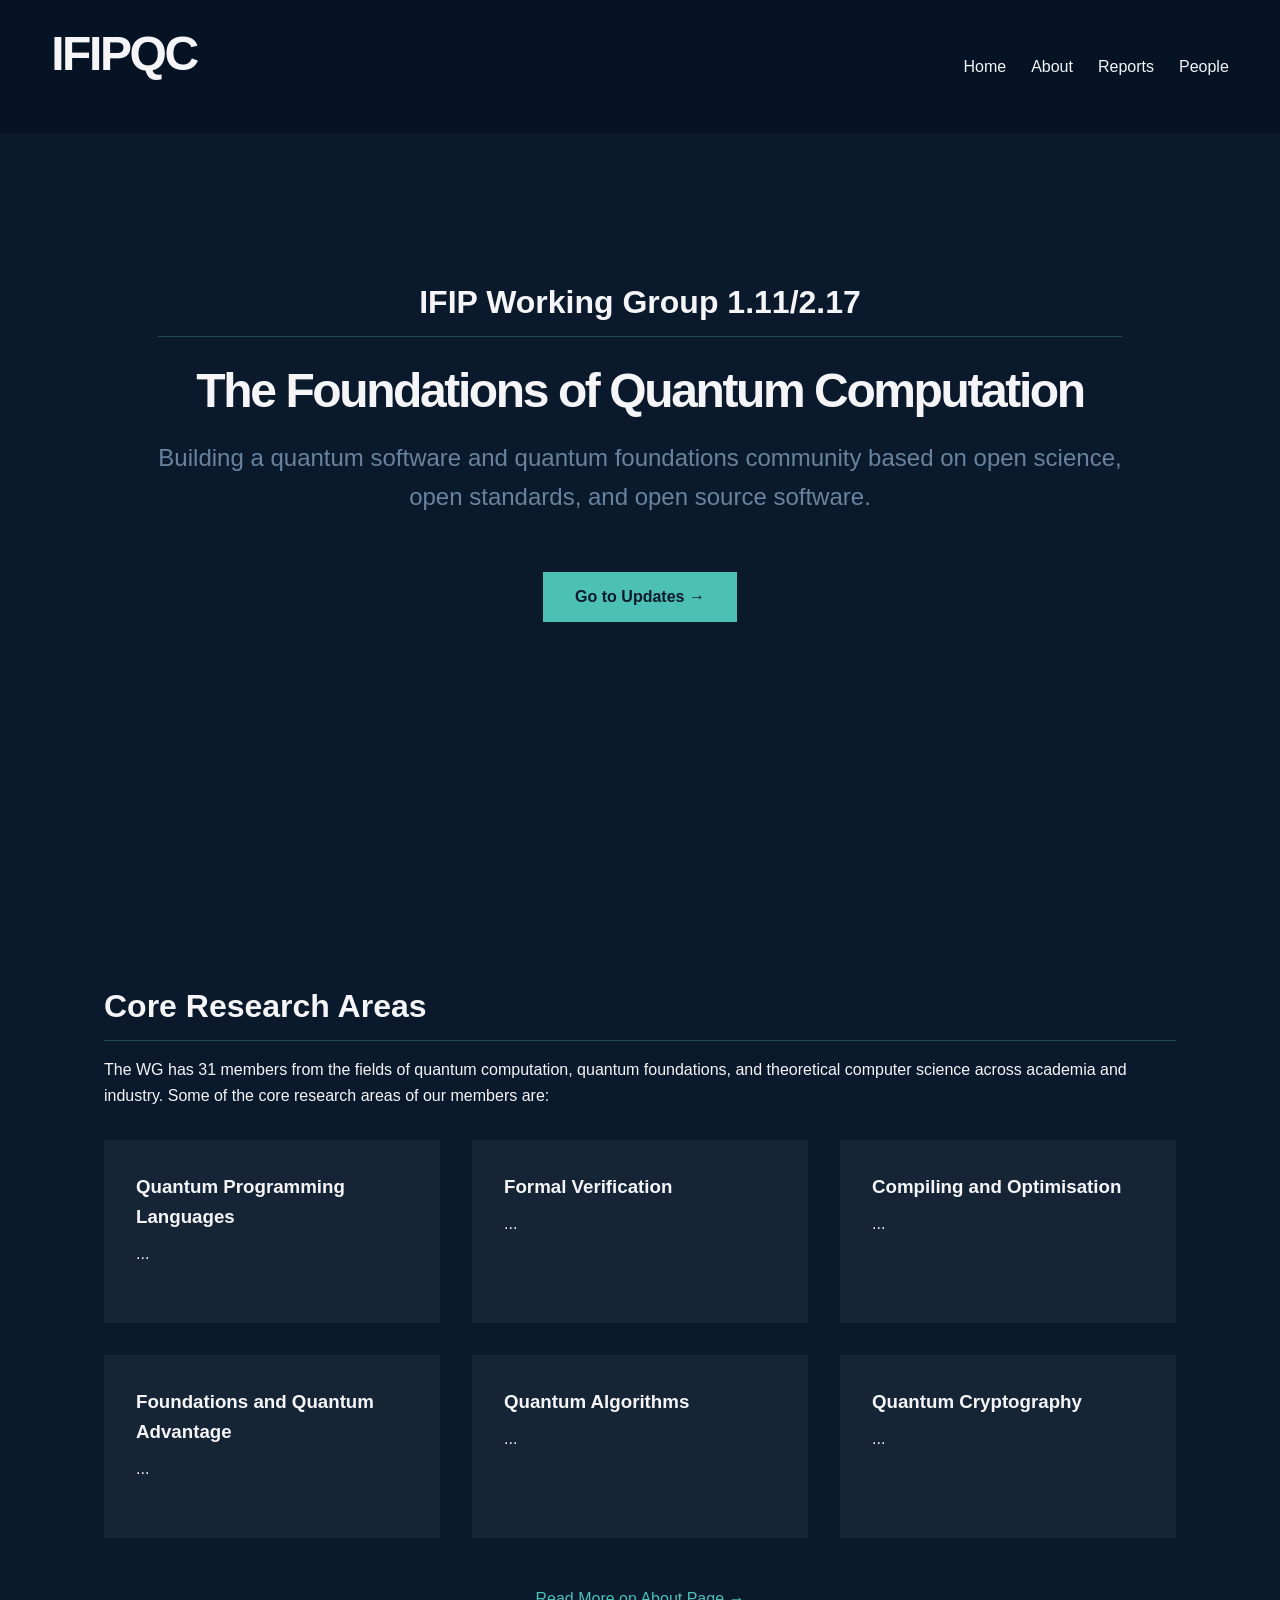
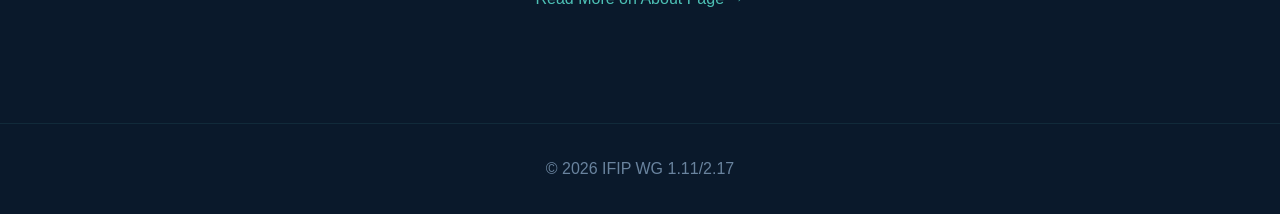
==== index.html @ eeccfa41 "initial setup" ====
<!DOCTYPE html>
<html lang="en">
<head>
    <meta charset="UTF-8">
    <meta name="viewport" content="width=device-width, initial-scale=1.0">
    <title>IFIP Working Group - Foundations of Quantum Computation</title>
    <link rel="stylesheet" href="./assets/css/style.css">
</head>
<body>

<header>
<div class="nav-container">
    <h1>IFIPQC</h1> 
    <nav>
        <ul>
            <li><a href="index.html">Home</a></li>
            <li><a href="about.html">About</a></li>
            <li><a href="reports.html">Reports</a></li>
            <li><a href="people.html">People</a></li>
        </ul>
    </nav>
</div>
</header>

<main>
    <section class="hero-section" style="padding: 1rem 5%; text-align: center; min-height: 80vh;">
        <h2>IFIP Working Group 1.11/2.17</h2>
        <h1 style="font-size: 3rem; margin-bottom: 0.2em;">The Foundations of Quantum Computation</h1>
        <p style="font-size: 1.5rem; color: var(--color-mid-gray);">Building a quantum software and quantum foundations community based on open science, open standards, and open source software.</p>
        <a href="pages/reports.html" class="cta-button">Go to Updates →</a>
    </section>

    <section class="content-body">
        <h2>Core Research Areas</h2>
        <p>The WG has 31 members from the fields of quantum computation, quantum foundations, and theoretical computer science across academia and industry. Some of the core research areas of our members are:</p>

        <!-- Example of using a grid layout for key topics -->
        <div class="card-grid">
            <div class="card">
                <h3>Quantum Programming Languages</h3>
                <p>...</p>
            </div>
            <div class="card">
                <h3>Formal Verification</h3>
                <p>...</p>
            </div>
            <div class="card">
                <h3>Compiling and Optimisation</h3>
                <p>...</p>
            </div>
            <div class="card">
                <h3>Foundations and Quantum Advantage</h3>
                <p>...</p>
            </div>
            <div class="card">
                <h3>Quantum Algorithms</h3>
                <p>...</p>
            </div>
            <div class="card">
                <h3>Quantum Cryptography</h3>
                <p>...</p>
            </div>
        </div>

        <div style="text-align: center; margin-top: 3rem;">
            <a href="about.html" style="color: var(--color-quantum-cyan); text-decoration: none;">Read More on About Page →</a>
        </div>

    </section>
</main>

<footer>
&copy; 2026 IFIP WG 1.11/2.17
</footer>

</body>
</html>
---- assets/css/style.css ----
:root {
    --color-charcoal: #0A192B;
    --color-crisp-white: #F5F5F7;
    --color-quantum-cyan: #4DC0B5;
    --color-mid-gray: #69839E;
    --font-body: 'Futura', 'Inter', sans-serif; 
    --font-heading: 'Futura', 'Inter', sans-serif;
}


.cta-button {
    display: inline-block; 
    margin-top: 2rem; 
    padding: 0.75rem 2rem; 
    background-color: var(--color-quantum-cyan);
    color: var(--color-charcoal); 
    text-decoration: none; 
    font-weight: bold;
    border: none;
    cursor: pointer;
    transition: background-color 0.3s ease, transform 0.3s ease;
}

.cta-button:hover {
    background-color: #7FD3C8;
    transform: translateX(5px); 
    box-shadow: 0 5px 15px rgba(77, 192, 181, 0.4);
}

* {
    margin: 0;
    padding: 0;
    box-sizing: border-box;
}

body {
    font-family: var(--font-body);
    background-color: var(--color-charcoal); 
    color: var(--color-crisp-white);
    line-height: 1.6;
}

h1, h2, h3 {
    font-family: var(--font-heading);
    color: var(--color-crisp-white);
    margin-bottom: 0.5em;
}

h1 { font-size: 3rem; letter-spacing: -0.05em; }
h2 { font-size: 2rem; border-bottom: 1px solid rgba(77, 192, 181, 0.3); padding-bottom: 0.5rem; margin-top: 2em;}
p { margin-bottom: 1.5rem; }


header {
    background-color: rgba(6, 19, 36, 0.95);
    padding: 1rem 4%;
    position: sticky; 
    top: 0; 
    z-index: 1000; 
    backdrop-filter: blur(5px); 
    -webkit-backdrop-filter: blur(5px); 
}

.nav-container {
    display: flex;
    justify-content: space-between; 
    align-items: center;
}

nav ul {
    list-style: none; 
    display: flex; 
}

nav ul li {
    margin-left: 25px; 
}

nav a {
    text-decoration: none;
    color: var(--color-crisp-white);
    font-weight: 500;
    transition: color 0.3s ease; 
}

nav a:hover {
    color: var(--color-quantum-cyan); 
}

main {
    padding: 4rem 5%;
    max-width: 1200px; 
    margin: 0 auto; 
}

footer {
    text-align: center;
    padding: 2rem 5%;
    margin-top: 3rem;
    border-top: 1px solid rgba(77, 192, 181, 0.1);
    color: var(--color-mid-gray);
}

.card-grid { display: grid; grid-template-columns: repeat(auto-fit, minmax(300px, 1fr)); gap: 2rem; margin-top: 2rem;}
.card { background-color: rgba(255, 255, 255, 0.05); padding: 2rem; transition: transform 0.3s ease, background-color 0.3s ease;}
.card:hover { border-color: var(--color-quantum-cyan); }

@media (max-width: 768px) {
    h1 { font-size: 2rem; }
    header { padding: 1rem 4%; }
    .nav-container { flex-direction: column; align-items: flex-start; }
    nav ul { margin-top: 1rem; padding-left: 0; }
    nav ul li { margin-left: 15px; }
}
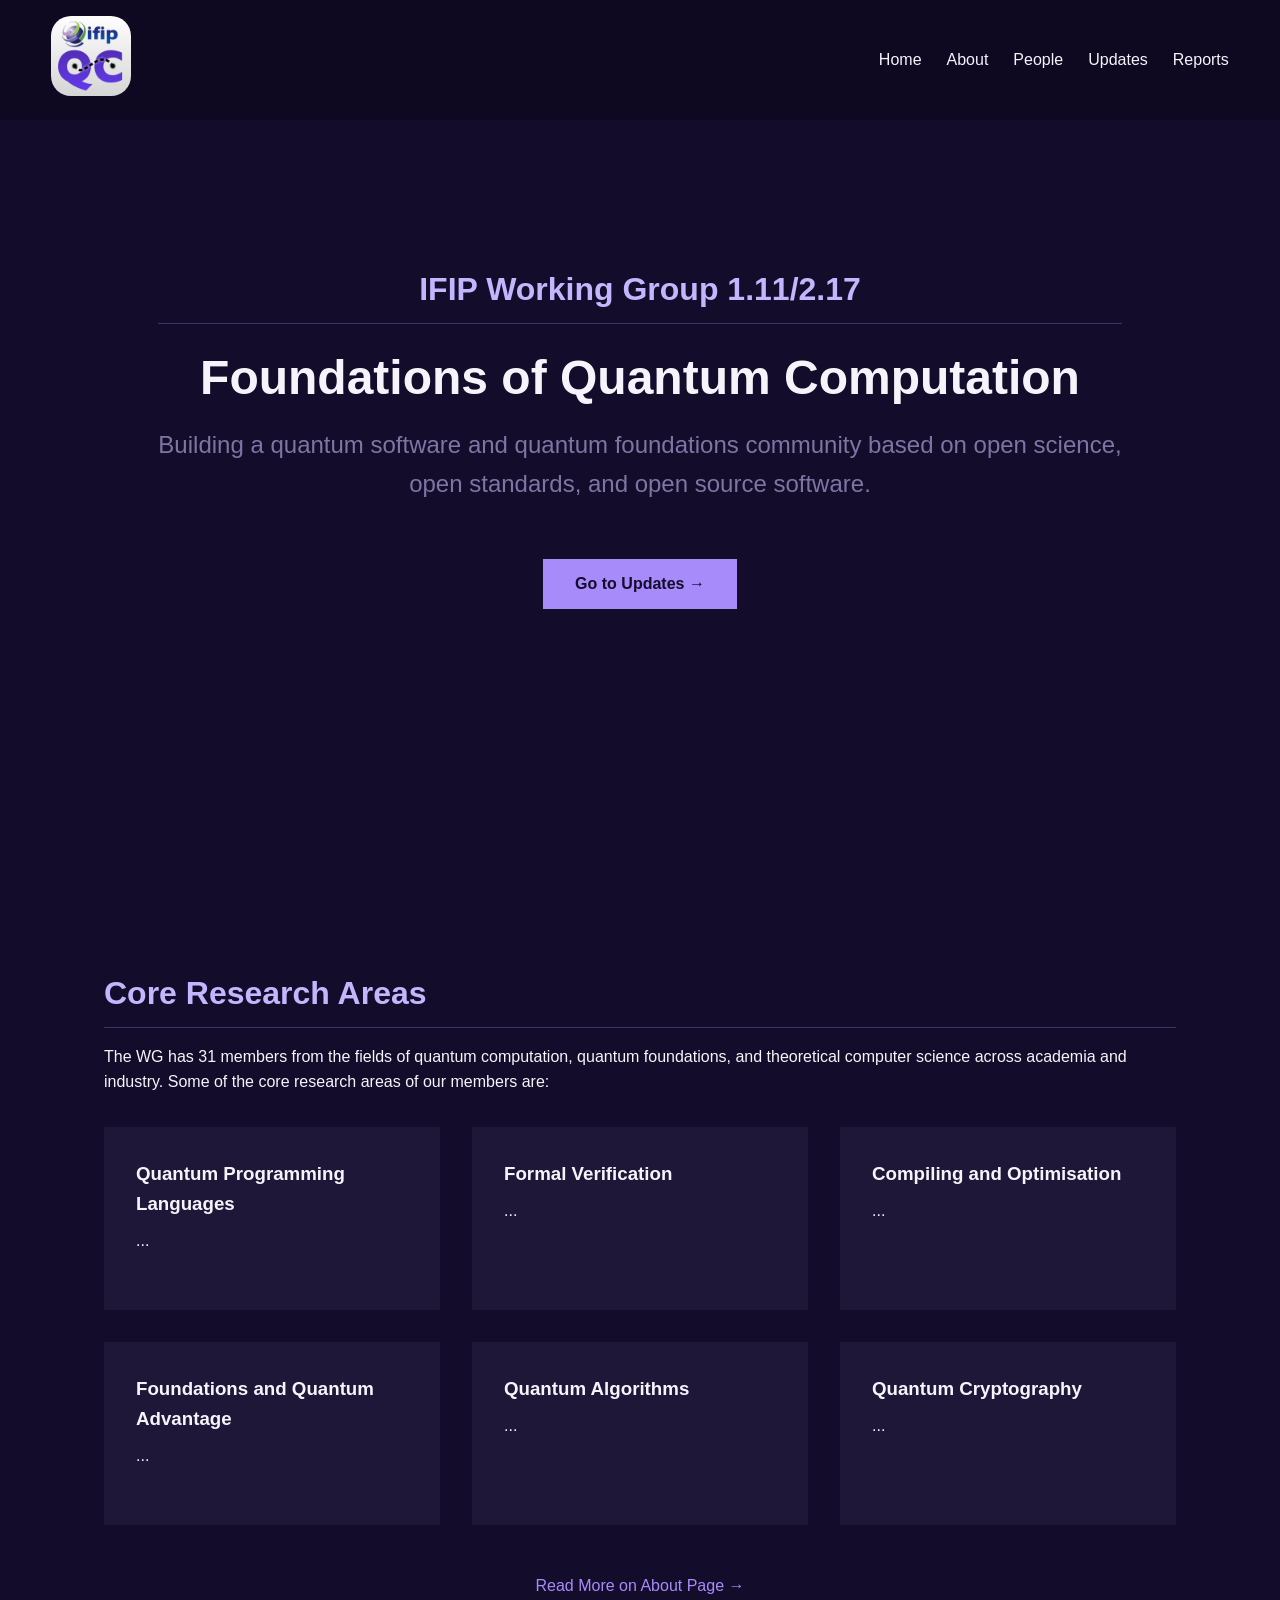
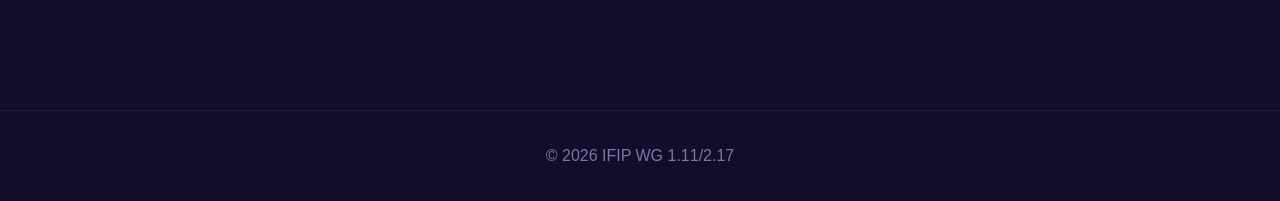
==== commit 375d7108: "new logo and style changes" ====
--- a/index.html
+++ b/index.html
@@ -4,19 +4,22 @@
     <meta charset="UTF-8">
     <meta name="viewport" content="width=device-width, initial-scale=1.0">
     <title>IFIP Working Group - Foundations of Quantum Computation</title>
-    <link rel="stylesheet" href="./assets/css/style.css">
+    <link rel="stylesheet" href="./style.css">
 </head>
 <body>
 
 <header>
 <div class="nav-container">
-    <h1>IFIPQC</h1> 
+    <a href="https://www.ifip.org/">
+        <img class="logo" src="images/ifipqc-logo.png" alt="IFIP logo" />
+    </a>
     <nav>
         <ul>
             <li><a href="index.html">Home</a></li>
-            <li><a href="about.html">About</a></li>
-            <li><a href="reports.html">Reports</a></li>
-            <li><a href="people.html">People</a></li>
+            <li><a href="pages/about.html">About</a></li>
+            <li><a href="pages/people.html">People</a></li>
+            <li><a href="pages/updates.html">Updates</a></li>
+            <li><a href="pages/reports.html">Reports</a></li>
         </ul>
     </nav>
 </div>
@@ -25,7 +28,7 @@
 <main>
     <section class="hero-section" style="padding: 1rem 5%; text-align: center; min-height: 80vh;">
         <h2>IFIP Working Group 1.11/2.17</h2>
-        <h1 style="font-size: 3rem; margin-bottom: 0.2em;">The Foundations of Quantum Computation</h1>
+        <h1 style="font-size: 3rem; margin-bottom: 0.2em;">Foundations of Quantum Computation</h1>
         <p style="font-size: 1.5rem; color: var(--color-mid-gray);">Building a quantum software and quantum foundations community based on open science, open standards, and open source software.</p>
         <a href="pages/reports.html" class="cta-button">Go to Updates →</a>
     </section>
@@ -63,7 +66,7 @@
         </div>
 
         <div style="text-align: center; margin-top: 3rem;">
-            <a href="about.html" style="color: var(--color-quantum-cyan); text-decoration: none;">Read More on About Page →</a>
+            <a href="pages/about.html">Read More on About Page →</a>
         </div>
 
     </section>
--- a/style.css
+++ b/style.css
@@ -0,0 +1,139 @@
+:root {
+    --color-charcoal: #130D2B;
+    --color-crisp-white: #F6F4FA;
+    --color-quantum-purple-dark: rgba(167, 139, 250, 0.3);
+    --color-quantum-purple: #A78BFA;
+    --color-quantum-purple-light: #C4B5FD;
+    --color-mid-gray: #7D75A3;
+    --font-body: 'Futura', 'Inter', sans-serif; 
+    --font-heading: 'Futura', 'Inter', sans-serif;
+}
+
+
+.cta-button {
+    display: inline-block; 
+    margin-top: 2rem; 
+    padding: 0.75rem 2rem; 
+    background-color: var(--color-quantum-purple);
+    color: var(--color-charcoal);
+    text-decoration: none; 
+    font-weight: bold;
+    border: none;
+    cursor: pointer;
+    transition: background-color 0.3s ease, transform 0.3s ease;
+}
+
+.cta-button:hover {
+    background-color: var(--color-quantum-purple-light);
+    color: var(--color-charcoal);
+    transform: translateX(5px);
+    box-shadow: 0 5px 15px rgba(167, 139, 250, 0.4);
+}
+
+* {
+    margin: 0;
+    padding: 0;
+    box-sizing: border-box;
+}
+
+body {
+    font-family: var(--font-body);
+    background-color: var(--color-charcoal); 
+    color: var(--color-crisp-white);
+    line-height: 1.6;
+}
+
+h1, h2, h3 {
+    font-family: var(--font-heading);
+    color: var(--color-crisp-white);
+    margin-bottom: 0.5em;
+}
+
+h2 {
+    font-size: 2rem;
+    color: var(--color-quantum-purple-light);
+    border-bottom: 1px solid var(--color-quantum-purple-dark);
+    padding-bottom: 0.5rem; margin-top: 2em;
+}
+p { margin-bottom: 1.5rem; }
+
+a {
+    color: var(--color-quantum-purple);
+    text-decoration: none;
+    transition: color 0.3s ease;
+}
+
+a:hover {
+    color: var(--color-quantum-purple-light);
+    text-decoration: underline;
+}
+
+
+header {
+    background-color: rgba(14, 9, 33, 0.95);
+    padding: 1rem 4%;
+    position: sticky; 
+    top: 0; 
+    z-index: 1000; 
+    backdrop-filter: blur(5px); 
+    -webkit-backdrop-filter: blur(5px); 
+}
+
+header img.logo {
+    height: 80px;
+    border-radius: 20px;
+}
+
+.nav-container {
+    display: flex;
+    justify-content: space-between; 
+    align-items: center;
+}
+
+nav ul {
+    list-style: none; 
+    display: flex; 
+}
+
+nav ul li {
+    margin-left: 25px; 
+}
+
+nav a {
+    text-decoration: none;
+    color: var(--color-crisp-white);
+    font-weight: 500;
+    transition: color 0.3s ease; 
+}
+
+nav a:hover {
+    color: var(--color-quantum-purple);
+    text-decoration: none;
+}
+
+main {
+    padding: 4rem 5%;
+    max-width: 1200px; 
+    margin: 0 auto; 
+}
+
+footer {
+    text-align: center;
+    padding: 2rem 5%;
+    margin-top: 3rem;
+    border-top: 1px solid rgba(167, 139, 250, 0.1);
+    color: var(--color-mid-gray);
+}
+
+.card-grid { display: grid; grid-template-columns: repeat(auto-fit, minmax(300px, 1fr)); gap: 2rem; margin-top: 2rem;}
+.card { background-color: rgba(196, 181, 253, 0.06); padding: 2rem; transition: transform 0.3s ease, background-color 0.3s ease;}
+.card:hover { border-color: var(--color-quantum-purple); }
+
+@media (max-width: 768px) {
+    h1 { font-size: 2rem; }
+    header { padding: 1rem 4%; }
+    .nav-container { flex-direction: column; align-items: flex-start; }
+    nav ul { margin-top: 1rem; padding-left: 0; }
+    nav ul li { margin-left: 15px; }
+}
+
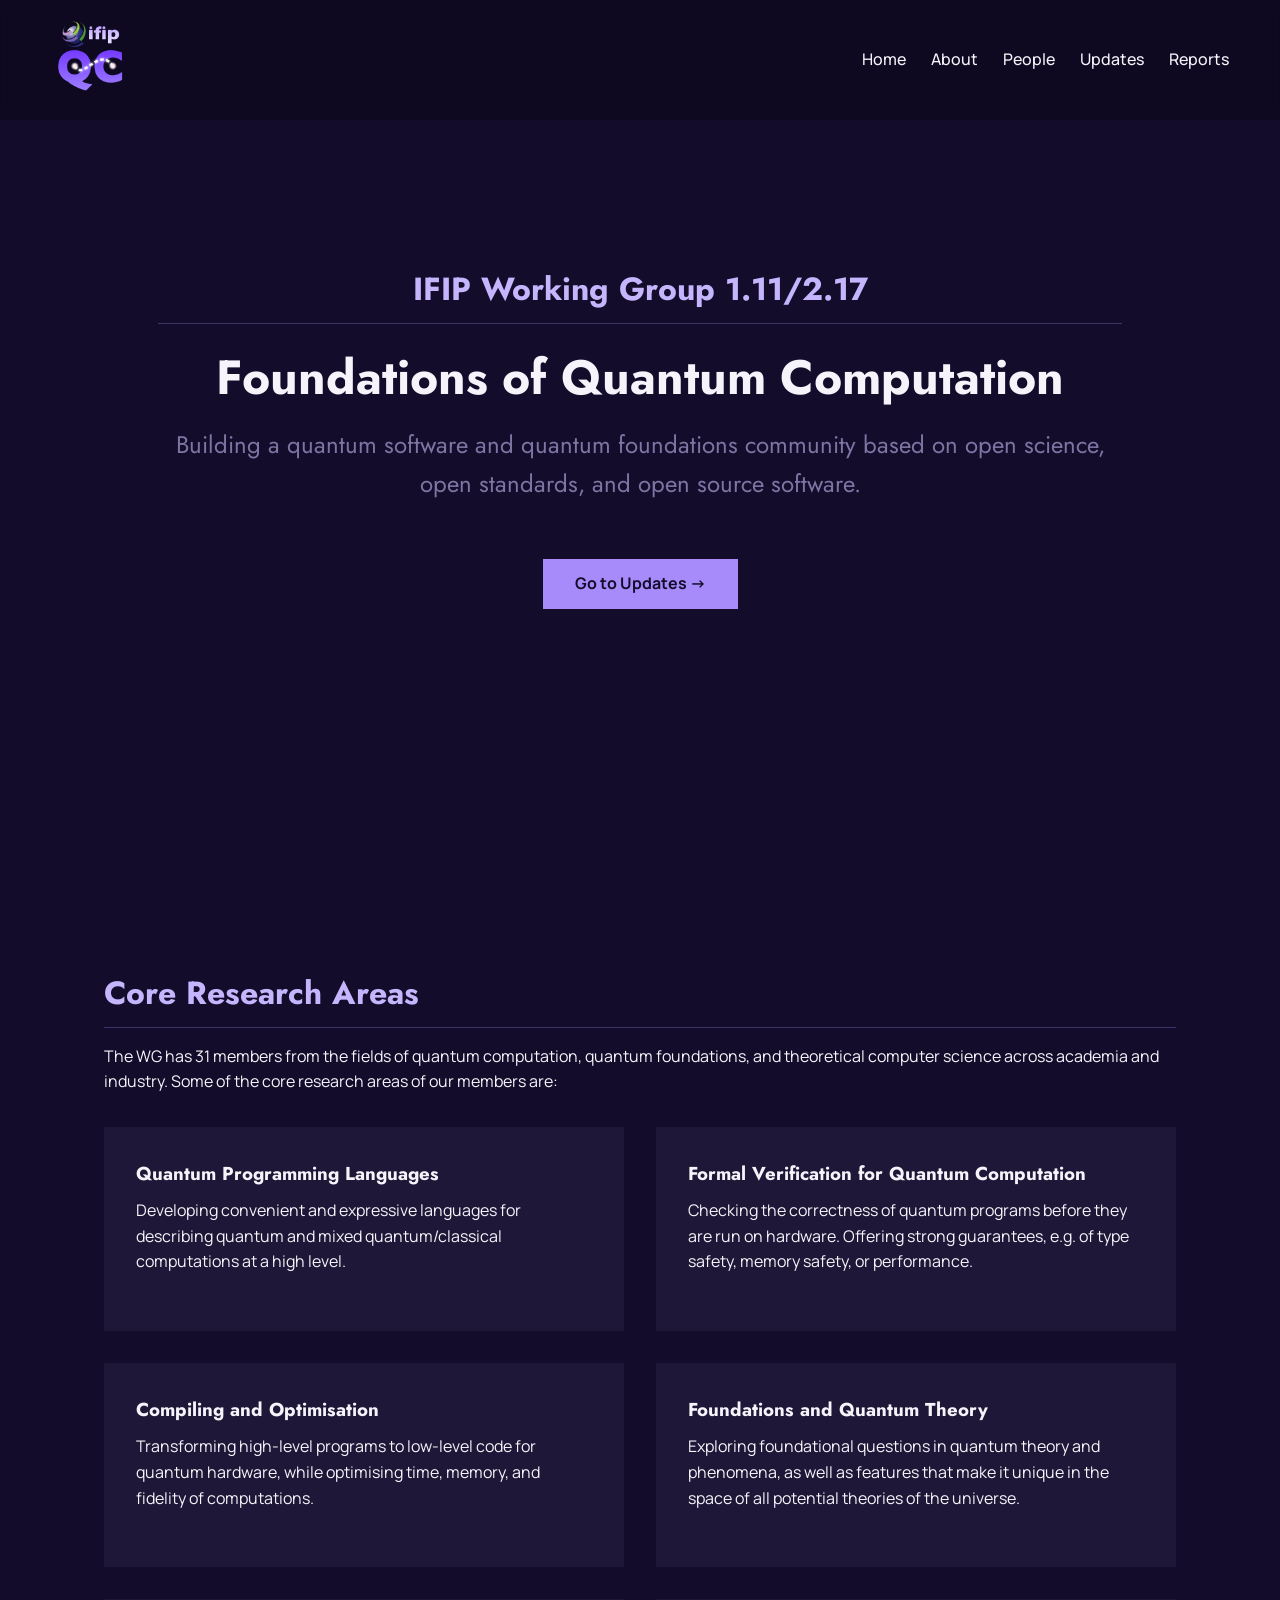
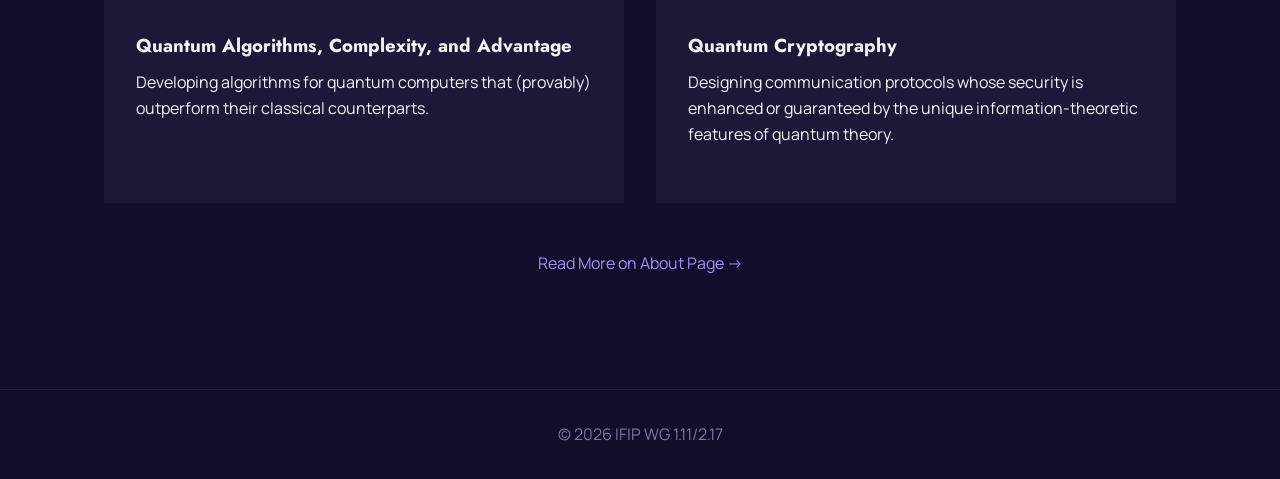
==== commit f3a481aa: "finished adding portraits and linking faculty pages" ====
--- a/index.html
+++ b/index.html
@@ -29,7 +29,7 @@
     <section class="hero-section" style="padding: 1rem 5%; text-align: center; min-height: 80vh;">
         <h2>IFIP Working Group 1.11/2.17</h2>
         <h1 style="font-size: 3rem; margin-bottom: 0.2em;">Foundations of Quantum Computation</h1>
-        <p style="font-size: 1.5rem; color: var(--color-mid-gray);">Building a quantum software and quantum foundations community based on open science, open standards, and open source software.</p>
+        <p style="font-size: 1.5rem; font-family: var(--font-heading); color: var(--color-mid-gray);">Building a quantum software and quantum foundations community based on open science, open standards, and open source software.</p>
         <a href="pages/reports.html" class="cta-button">Go to Updates →</a>
     </section>
 
@@ -41,27 +41,27 @@
         <div class="card-grid">
             <div class="card">
                 <h3>Quantum Programming Languages</h3>
-                <p>...</p>
+                <p>Developing convenient and expressive languages for describing quantum and mixed quantum/classical computations at a high level.</p>
             </div>
             <div class="card">
-                <h3>Formal Verification</h3>
-                <p>...</p>
+                <h3>Formal Verification for Quantum Computation</h3>
+                <p>Checking the correctness of quantum programs before they are run on hardware. Offering strong guarantees, e.g. of type safety, memory safety, or performance.</p>
             </div>
             <div class="card">
                 <h3>Compiling and Optimisation</h3>
-                <p>...</p>
+                <p>Transforming high-level programs to low-level code for quantum hardware, while optimising time, memory, and fidelity of computations.</p>
             </div>
             <div class="card">
-                <h3>Foundations and Quantum Advantage</h3>
-                <p>...</p>
+                <h3>Foundations and Quantum Theory</h3>
+                <p>Exploring foundational questions in quantum theory and phenomena, as well as features that make it unique in the space of all potential theories of the universe.</p>
             </div>
             <div class="card">
-                <h3>Quantum Algorithms</h3>
-                <p>...</p>
+                <h3>Quantum Algorithms, Complexity, and Advantage</h3>
+                <p>Developing algorithms for quantum computers that (provably) outperform their classical counterparts.</p>
             </div>
             <div class="card">
                 <h3>Quantum Cryptography</h3>
-                <p>...</p>
+                <p>Designing communication protocols whose security is enhanced or guaranteed by the unique information-theoretic features of quantum theory.</p>
             </div>
         </div>
 
--- a/style.css
+++ b/style.css
@@ -1,3 +1,5 @@
+@import url('https://fonts.googleapis.com/css2?family=Jost:ital,wght@0,400..700;1,400..700&family=Manrope:wght@400..700&display=swap');
+
 :root {
     --color-charcoal: #130D2B;
     --color-crisp-white: #F6F4FA;
@@ -5,8 +7,8 @@
     --color-quantum-purple: #A78BFA;
     --color-quantum-purple-light: #C4B5FD;
     --color-mid-gray: #7D75A3;
-    --font-body: 'Futura', 'Inter', sans-serif; 
-    --font-heading: 'Futura', 'Inter', sans-serif;
+    --font-body: 'Futura', 'Manrope', sans-serif;
+    --font-heading: 'Futura', 'Jost', sans-serif;
 }
 
 
@@ -125,9 +127,84 @@
     color: var(--color-mid-gray);
 }
 
-.card-grid { display: grid; grid-template-columns: repeat(auto-fit, minmax(300px, 1fr)); gap: 2rem; margin-top: 2rem;}
+.card-grid { display: grid; grid-template-columns: repeat(2, 1fr); gap: 2rem; margin-top: 2rem;}
 .card { background-color: rgba(196, 181, 253, 0.06); padding: 2rem; transition: transform 0.3s ease, background-color 0.3s ease;}
 .card:hover { border-color: var(--color-quantum-purple); }
+
+.people-grid {
+    display: grid;
+    grid-template-columns: repeat(auto-fill, minmax(220px, 1fr));
+    gap: 1.5rem;
+    margin-top: 2.5rem;
+}
+
+a.person-card,
+a.person-card:hover {
+    color: inherit;
+    text-decoration: none;
+}
+
+.person-card {
+    display: flex;
+    flex-direction: column;
+    align-items: center;
+    text-align: center;
+    padding: 2rem 1.25rem;
+    background-color: rgba(196, 181, 253, 0.06);
+    border: 1px solid var(--color-quantum-purple-dark);
+    border-radius: 12px;
+    transition: transform 0.3s ease, border-color 0.3s ease, box-shadow 0.3s ease;
+}
+
+.person-card:hover {
+    transform: translateY(-5px);
+    border-color: var(--color-quantum-purple);
+    box-shadow: 0 10px 25px rgba(167, 139, 250, 0.2);
+}
+
+.person-photo {
+    width: 150px;
+    height: 150px;
+    object-fit: cover;
+    border-radius: 50%;
+    border: 3px solid var(--color-quantum-purple-dark);
+    margin-bottom: 1.25rem;
+    transition: border-color 0.3s ease;
+}
+
+.person-card:hover .person-photo {
+    border-color: var(--color-quantum-purple);
+}
+
+.person-name {
+    font-size: 1.15rem;
+    margin-bottom: 0.25rem;
+}
+
+.person-role {
+    display: inline-block;
+    padding: 0.15rem 0.75rem;
+    margin-bottom: 0.5rem;
+    background-color: var(--color-quantum-purple);
+    color: var(--color-charcoal);
+    border-radius: 999px;
+    font-size: 0.75rem;
+    font-weight: bold;
+    text-transform: uppercase;
+    letter-spacing: 0.05em;
+}
+
+.person-affiliation {
+    margin-bottom: 0.25rem;
+    font-size: 0.9rem;
+    color: var(--color-quantum-purple-light);
+}
+
+.person-country {
+    margin-bottom: 0;
+    font-size: 0.85rem;
+    color: var(--color-mid-gray);
+}
 
 @media (max-width: 768px) {
     h1 { font-size: 2rem; }
@@ -135,5 +212,6 @@
     .nav-container { flex-direction: column; align-items: flex-start; }
     nav ul { margin-top: 1rem; padding-left: 0; }
     nav ul li { margin-left: 15px; }
-}
-
+    .card-grid { grid-template-columns: 1fr; }
+}
+
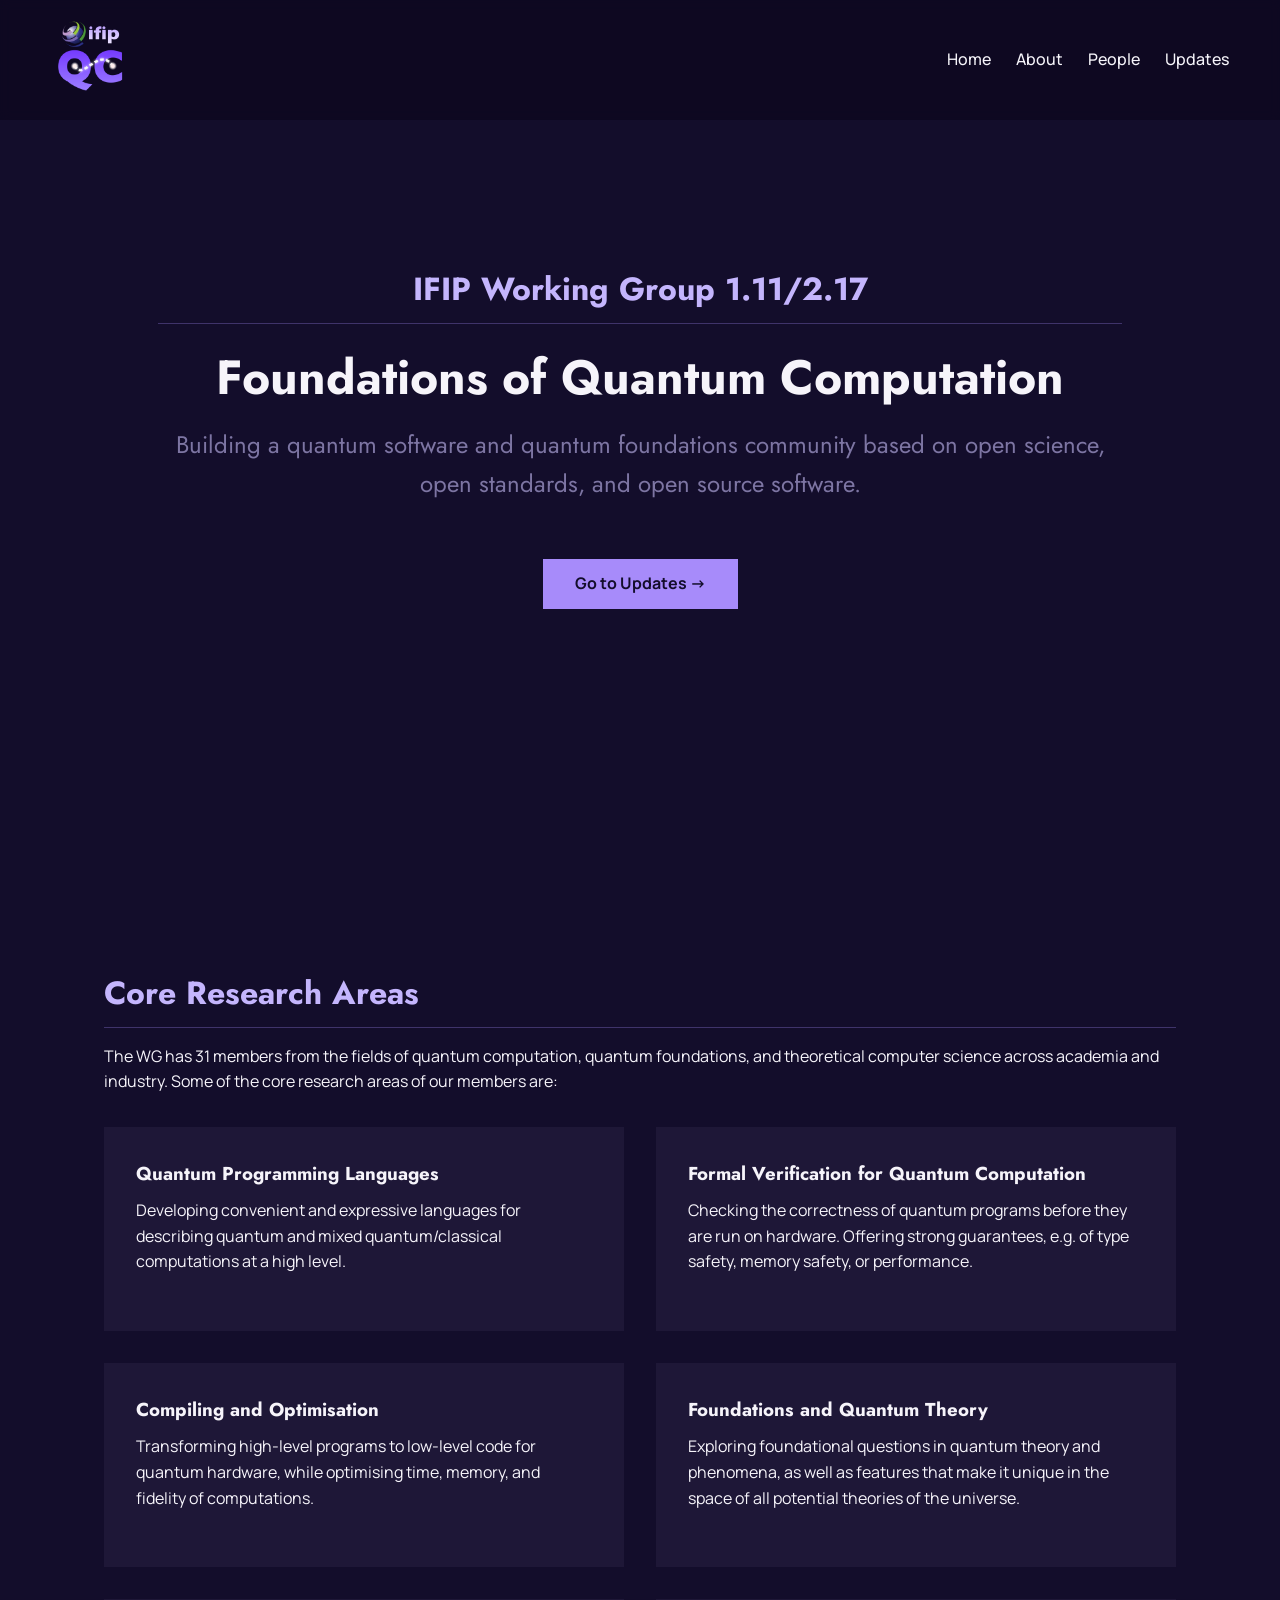
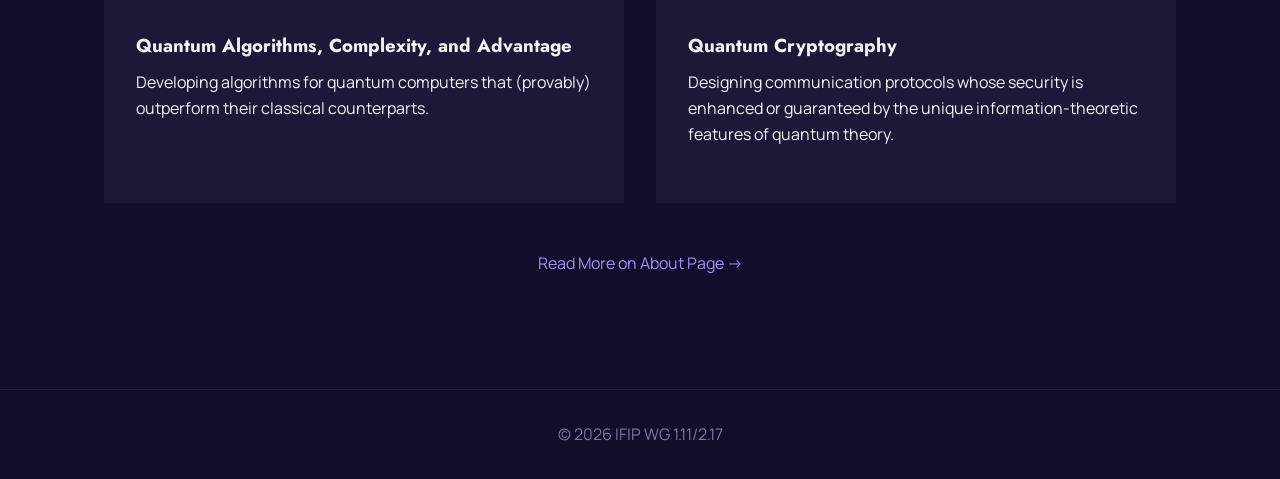
==== commit 2c21b458: "updates" ====
--- a/index.html
+++ b/index.html
@@ -19,7 +19,7 @@
             <li><a href="pages/about.html">About</a></li>
             <li><a href="pages/people.html">People</a></li>
             <li><a href="pages/updates.html">Updates</a></li>
-            <li><a href="pages/reports.html">Reports</a></li>
+            <!-- <li><a href="pages/reports.html">Reports</a></li> -->
         </ul>
     </nav>
 </div>
--- a/style.css
+++ b/style.css
@@ -206,6 +206,79 @@
     color: var(--color-mid-gray);
 }
 
+/* Updates timeline */
+.updates {
+    max-width: 820px;
+    margin-top: 2.5rem;
+}
+
+.update {
+    display: flex;
+    gap: 2.5rem;
+    padding: 2rem 0;
+    border-top: 1px solid var(--color-quantum-purple-dark);
+}
+
+.update:first-child {
+    border-top: none;
+    padding-top: 0;
+}
+
+.update time {
+    flex: 0 0 6.5rem;
+    display: flex;
+    flex-direction: column;
+    line-height: 1.1;
+    padding-left: 1rem;
+    border-left: 3px solid var(--color-quantum-purple);
+}
+
+.update time .day {
+    font-family: var(--font-heading);
+    font-size: 2.5rem;
+    font-weight: 700;
+    color: var(--color-quantum-purple);
+}
+
+.update time .month {
+    font-family: var(--font-heading);
+    font-size: 1rem;
+    font-weight: 600;
+    text-transform: uppercase;
+    letter-spacing: 0.15em;
+    color: var(--color-quantum-purple-light);
+}
+
+.update time .year {
+    font-size: 0.85rem;
+    color: var(--color-mid-gray);
+    margin-top: 0.15rem;
+}
+
+/* Date range: e.g. a multi-day meeting. Add class="range" to <time>
+   and put the range in .day ("6–9") or .month ("Oct–Nov"). */
+.update time.range .day {
+    font-size: 2rem;
+    letter-spacing: -0.01em;
+}
+
+.update-body {
+    flex: 1;
+}
+
+.update-body h2 {
+    font-size: 1.35rem;
+    color: var(--color-crisp-white);
+    border: none;
+    padding: 0;
+    margin-top: 0;
+    margin-bottom: 0.5rem;
+}
+
+.update-body p:last-child {
+    margin-bottom: 0;
+}
+
 @media (max-width: 768px) {
     h1 { font-size: 2rem; }
     header { padding: 1rem 4%; }
@@ -213,5 +286,10 @@
     nav ul { margin-top: 1rem; padding-left: 0; }
     nav ul li { margin-left: 15px; }
     .card-grid { grid-template-columns: 1fr; }
-}
-
+    .update { flex-direction: column; gap: 1rem; }
+    .update time { flex-basis: auto; flex-direction: row; align-items: baseline; gap: 0.5rem; }
+    .update time .day { font-size: 1.75rem; }
+    .update time .month { font-size: 0.9rem; }
+    .update time .year { margin-top: 0; }
+}
+
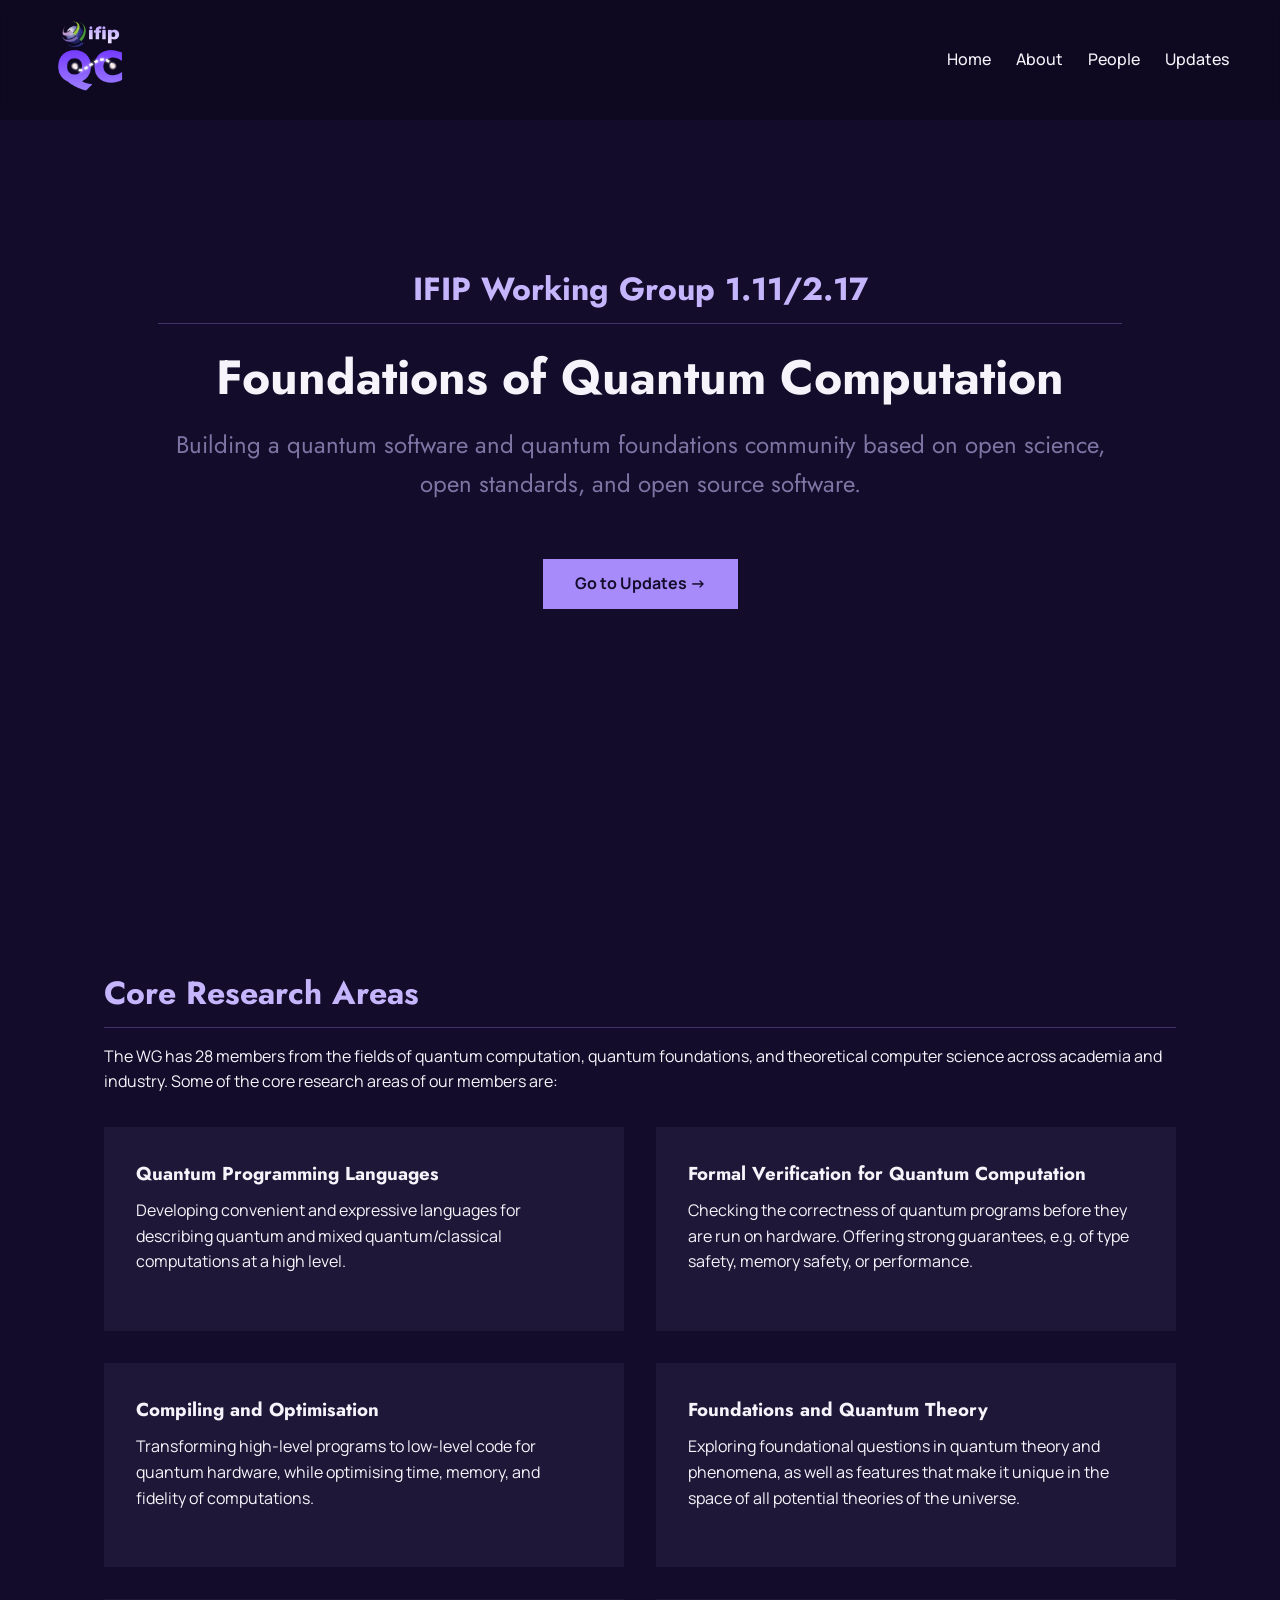
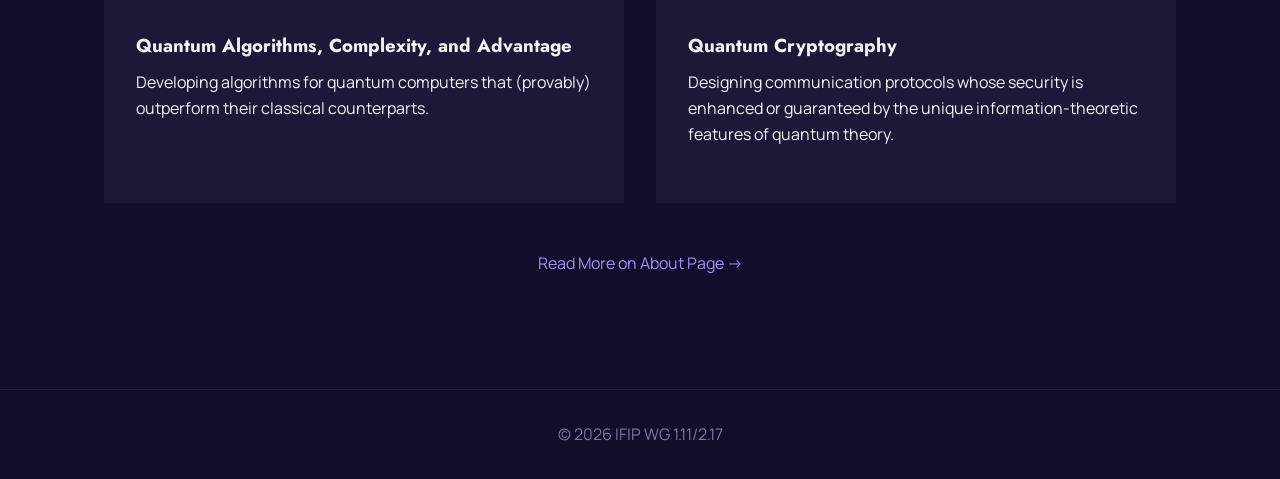
==== commit 9034ffd1: "fixed mistake in member number" ====
--- a/index.html
+++ b/index.html
@@ -35,7 +35,7 @@
 
     <section class="content-body">
         <h2>Core Research Areas</h2>
-        <p>The WG has 31 members from the fields of quantum computation, quantum foundations, and theoretical computer science across academia and industry. Some of the core research areas of our members are:</p>
+        <p>The WG has 28 members from the fields of quantum computation, quantum foundations, and theoretical computer science across academia and industry. Some of the core research areas of our members are:</p>
 
         <!-- Example of using a grid layout for key topics -->
         <div class="card-grid">
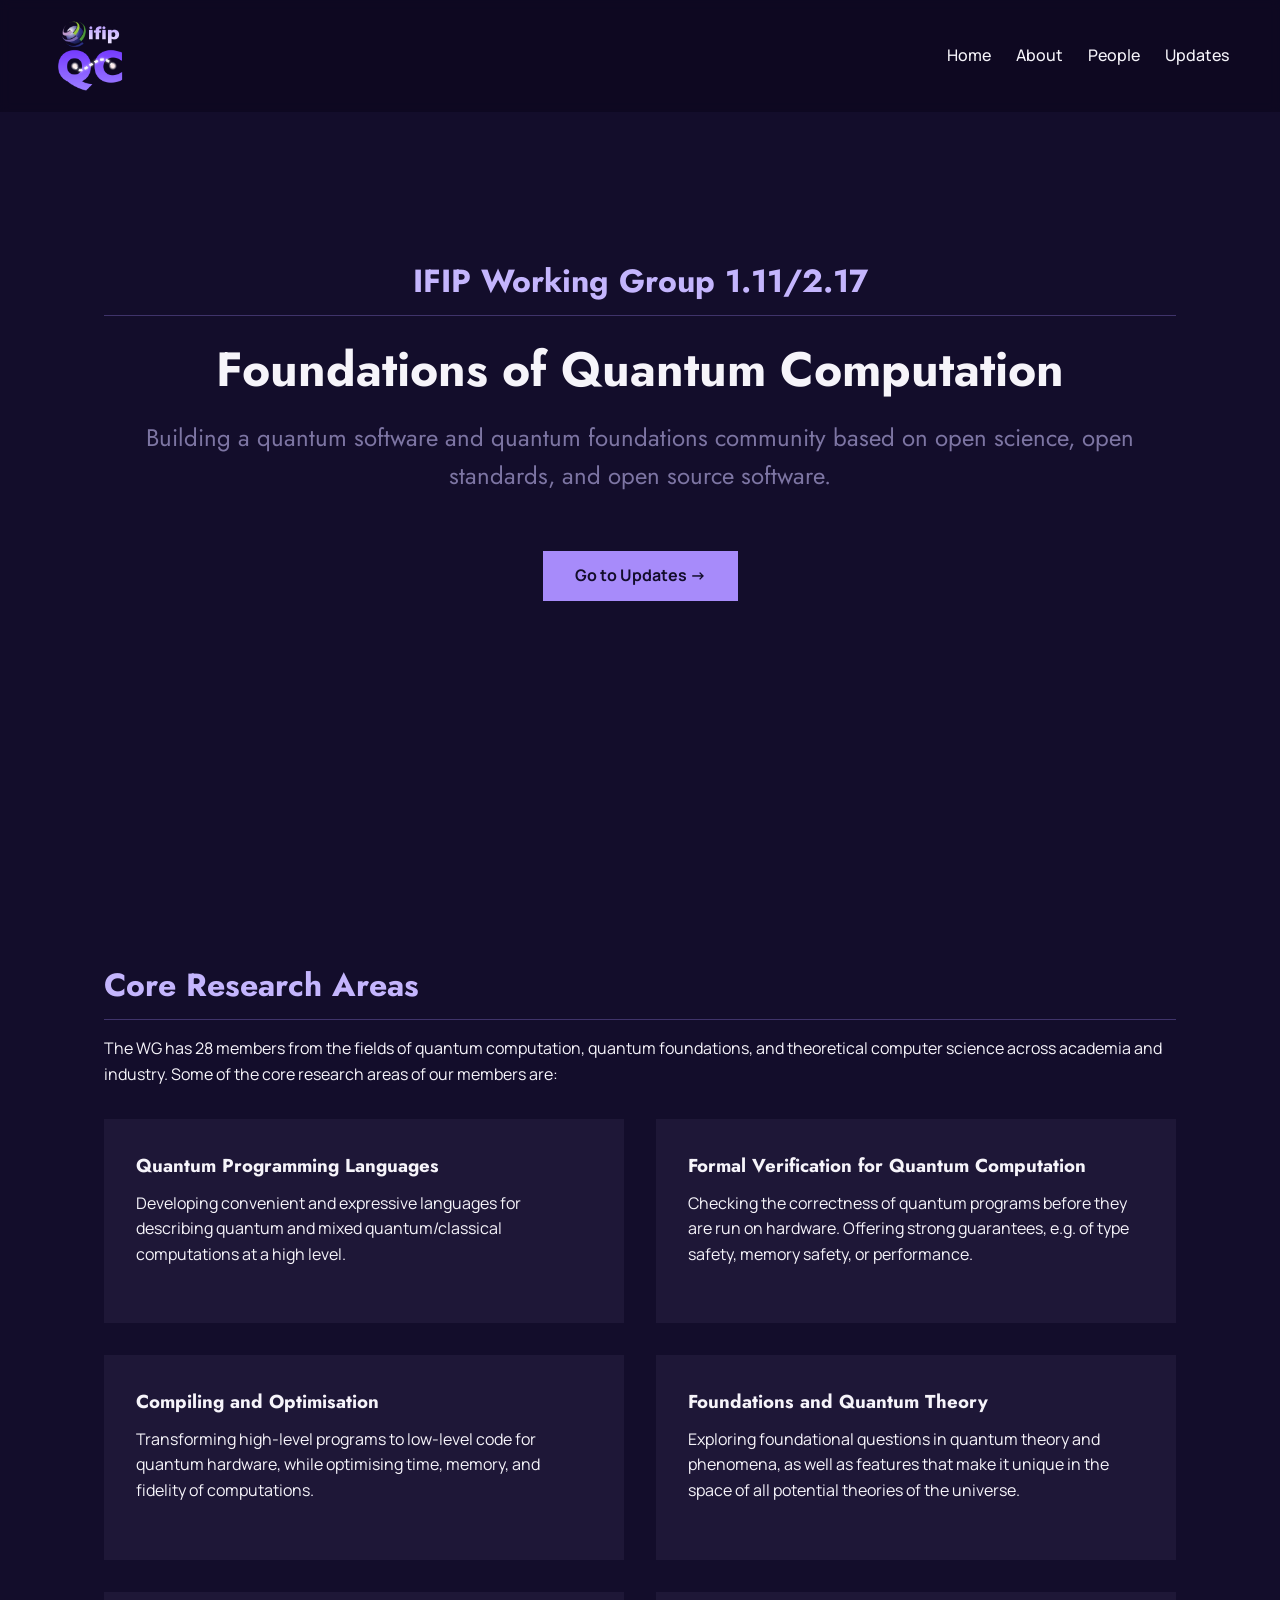
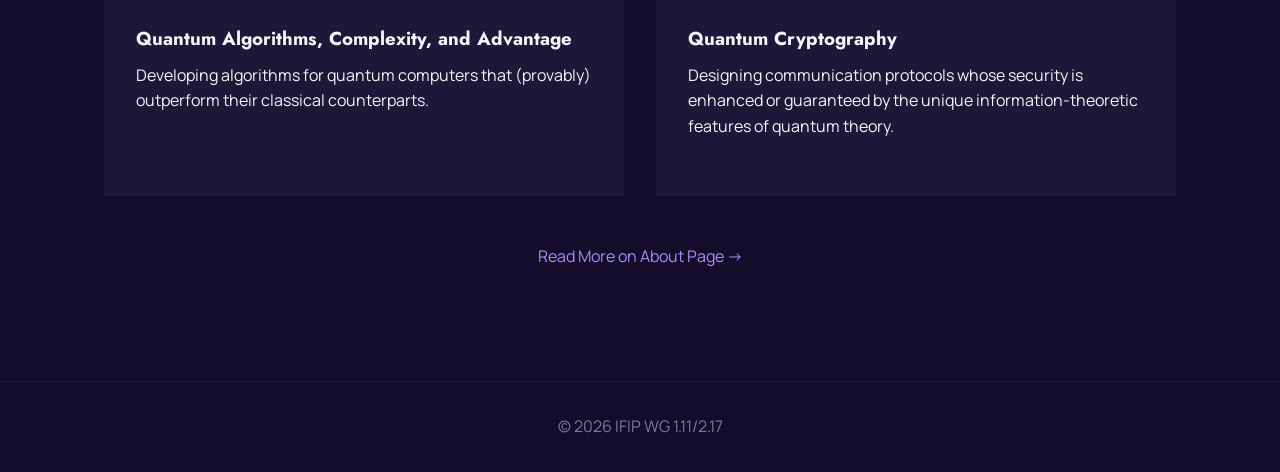
==== commit 3bd42fa3: "responsive styles" ====
--- a/index.html
+++ b/index.html
@@ -13,6 +13,12 @@
     <a href="https://www.ifip.org/">
         <img class="logo" src="images/ifipqc-logo.png" alt="IFIP logo" />
     </a>
+    <input class="nav-toggle" id="nav-toggle" type="checkbox" aria-label="Toggle navigation menu" />
+    <label class="nav-toggle-label" for="nav-toggle" aria-hidden="true">
+        <span></span>
+        <span></span>
+        <span></span>
+    </label>
     <nav>
         <ul>
             <li><a href="index.html">Home</a></li>
@@ -26,11 +32,11 @@
 </header>
 
 <main>
-    <section class="hero-section" style="padding: 1rem 5%; text-align: center; min-height: 80vh;">
+    <section class="hero-section">
         <h2>IFIP Working Group 1.11/2.17</h2>
-        <h1 style="font-size: 3rem; margin-bottom: 0.2em;">Foundations of Quantum Computation</h1>
-        <p style="font-size: 1.5rem; font-family: var(--font-heading); color: var(--color-mid-gray);">Building a quantum software and quantum foundations community based on open science, open standards, and open source software.</p>
-        <a href="pages/reports.html" class="cta-button">Go to Updates →</a>
+        <h1 class="hero-title">Foundations of Quantum Computation</h1>
+        <p class="hero-tagline">Building a quantum software and quantum foundations community based on open science, open standards, and open source software.</p>
+        <a href="pages/updates.html" class="cta-button">Go to Updates →</a>
     </section>
 
     <section class="content-body">
--- a/style.css
+++ b/style.css
@@ -13,12 +13,12 @@
 
 
 .cta-button {
-    display: inline-block; 
-    margin-top: 2rem; 
-    padding: 0.75rem 2rem; 
+    display: inline-block;
+    margin-top: 2rem;
+    padding: 0.75rem 2rem;
     background-color: var(--color-quantum-purple);
     color: var(--color-charcoal);
-    text-decoration: none; 
+    text-decoration: none;
     font-weight: bold;
     border: none;
     cursor: pointer;
@@ -40,9 +40,16 @@
 
 body {
     font-family: var(--font-body);
-    background-color: var(--color-charcoal); 
+    background-color: var(--color-charcoal);
     color: var(--color-crisp-white);
     line-height: 1.6;
+    overflow-wrap: break-word;
+    -webkit-text-size-adjust: 100%;
+}
+
+img {
+    max-width: 100%;
+    height: auto;
 }
 
 h1, h2, h3 {
@@ -51,8 +58,10 @@
     margin-bottom: 0.5em;
 }
 
+h1 { font-size: clamp(1.9rem, 5vw, 2.5rem); }
+
 h2 {
-    font-size: 2rem;
+    font-size: clamp(1.5rem, 4vw, 2rem);
     color: var(--color-quantum-purple-light);
     border-bottom: 1px solid var(--color-quantum-purple-dark);
     padding-bottom: 0.5rem; margin-top: 2em;
@@ -74,38 +83,40 @@
 header {
     background-color: rgba(14, 9, 33, 0.95);
     padding: 1rem 4%;
-    position: sticky; 
-    top: 0; 
-    z-index: 1000; 
-    backdrop-filter: blur(5px); 
-    -webkit-backdrop-filter: blur(5px); 
+    position: sticky;
+    top: 0;
+    z-index: 1000;
+    backdrop-filter: blur(5px);
+    -webkit-backdrop-filter: blur(5px);
 }
 
 header img.logo {
-    height: 80px;
+    display: block;
+    height: clamp(52px, 13vw, 80px);
     border-radius: 20px;
 }
 
 .nav-container {
     display: flex;
-    justify-content: space-between; 
+    justify-content: space-between;
     align-items: center;
+    gap: 1rem;
 }
 
 nav ul {
-    list-style: none; 
-    display: flex; 
+    list-style: none;
+    display: flex;
 }
 
 nav ul li {
-    margin-left: 25px; 
+    margin-left: 25px;
 }
 
 nav a {
     text-decoration: none;
     color: var(--color-crisp-white);
     font-weight: 500;
-    transition: color 0.3s ease; 
+    transition: color 0.3s ease;
 }
 
 nav a:hover {
@@ -113,10 +124,17 @@
     text-decoration: none;
 }
 
+/* Hamburger menu: hidden on desktop, where the nav is always visible. The
+   checkbox holds the open/closed state so no JavaScript is needed. */
+.nav-toggle,
+.nav-toggle-label {
+    display: none;
+}
+
 main {
     padding: 4rem 5%;
-    max-width: 1200px; 
-    margin: 0 auto; 
+    max-width: 1200px;
+    margin: 0 auto;
 }
 
 footer {
@@ -124,6 +142,24 @@
     padding: 2rem 5%;
     margin-top: 3rem;
     border-top: 1px solid rgba(167, 139, 250, 0.1);
+    color: var(--color-mid-gray);
+}
+
+/* Home page hero */
+.hero-section {
+    padding: 1rem 0 2rem;
+    text-align: center;
+    min-height: 80vh;
+}
+
+.hero-title {
+    font-size: clamp(2rem, 7vw, 3rem);
+    margin-bottom: 0.2em;
+}
+
+.hero-tagline {
+    font-size: clamp(1.15rem, 3.5vw, 1.5rem);
+    font-family: var(--font-heading);
     color: var(--color-mid-gray);
 }
 
@@ -264,6 +300,7 @@
 
 .update-body {
     flex: 1;
+    min-width: 0;
 }
 
 .update-body h2 {
@@ -279,17 +316,122 @@
     margin-bottom: 0;
 }
 
+@media (max-width: 900px) {
+    .card-grid { gap: 1.5rem; }
+    .card { padding: 1.5rem; }
+}
+
 @media (max-width: 768px) {
-    h1 { font-size: 2rem; }
-    header { padding: 1rem 4%; }
-    .nav-container { flex-direction: column; align-items: flex-start; }
-    nav ul { margin-top: 1rem; padding-left: 0; }
-    nav ul li { margin-left: 15px; }
+    header { padding: 0.75rem 5%; }
+
+    /* Nav collapses into a full-width panel below the logo, toggled by the
+       hamburger. The panel is a flex sibling given a full row by wrapping. */
+    .nav-container { flex-wrap: wrap; }
+
+    /* Off-screen rather than display:none so the toggle stays keyboard-focusable. */
+    .nav-toggle {
+        display: block;
+        position: absolute;
+        width: 1px;
+        height: 1px;
+        opacity: 0;
+    }
+
+    .nav-toggle-label {
+        display: flex;
+        flex-direction: column;
+        justify-content: center;
+        gap: 5px;
+        width: 44px;
+        height: 44px;
+        padding: 10px;
+        cursor: pointer;
+    }
+
+    .nav-toggle-label span {
+        display: block;
+        height: 2px;
+        background-color: var(--color-crisp-white);
+        border-radius: 2px;
+        transition: transform 0.3s ease, opacity 0.2s ease;
+    }
+
+    .nav-toggle:focus-visible + .nav-toggle-label {
+        outline: 2px solid var(--color-quantum-purple);
+        outline-offset: 2px;
+    }
+
+    /* Hamburger morphs into a close (X) icon while the menu is open. */
+    .nav-toggle:checked + .nav-toggle-label span:nth-child(1) {
+        transform: translateY(7px) rotate(45deg);
+    }
+    .nav-toggle:checked + .nav-toggle-label span:nth-child(2) {
+        opacity: 0;
+    }
+    .nav-toggle:checked + .nav-toggle-label span:nth-child(3) {
+        transform: translateY(-7px) rotate(-45deg);
+    }
+
+    nav {
+        flex-basis: 100%;
+        max-height: 0;
+        overflow: hidden;
+        transition: max-height 0.3s ease;
+    }
+
+    .nav-toggle:checked ~ nav {
+        max-height: 20rem;
+    }
+
+    nav ul {
+        flex-direction: column;
+        padding: 0.5rem 0 0.25rem;
+        border-top: 1px solid var(--color-quantum-purple-dark);
+        margin-top: 0.75rem;
+    }
+
+    nav ul li {
+        margin-left: 0;
+    }
+
+    nav ul li a {
+        display: block;
+        padding: 0.75rem 0.25rem;
+        font-size: 1.05rem;
+    }
+
+    main { padding: 2.5rem 1.25rem; }
+
+    .hero-section { min-height: 0; padding-bottom: 1rem; }
+    .cta-button { margin-top: 1.5rem; }
+
     .card-grid { grid-template-columns: 1fr; }
+
+    .people-grid {
+        grid-template-columns: repeat(auto-fill, minmax(145px, 1fr));
+        gap: 1rem;
+    }
+    .person-card { padding: 1.25rem 0.75rem; }
+    .person-photo {
+        width: 100px;
+        height: 100px;
+        margin-bottom: 0.75rem;
+    }
+    .person-name { font-size: 1rem; }
+    .person-affiliation { font-size: 0.8rem; }
+    .person-country { font-size: 0.75rem; }
+
     .update { flex-direction: column; gap: 1rem; }
     .update time { flex-basis: auto; flex-direction: row; align-items: baseline; gap: 0.5rem; }
     .update time .day { font-size: 1.75rem; }
     .update time .month { font-size: 0.9rem; }
     .update time .year { margin-top: 0; }
-}
-
+
+    footer { margin-top: 2rem; }
+}
+
+@media (prefers-reduced-motion: reduce) {
+    * {
+        transition: none !important;
+    }
+}
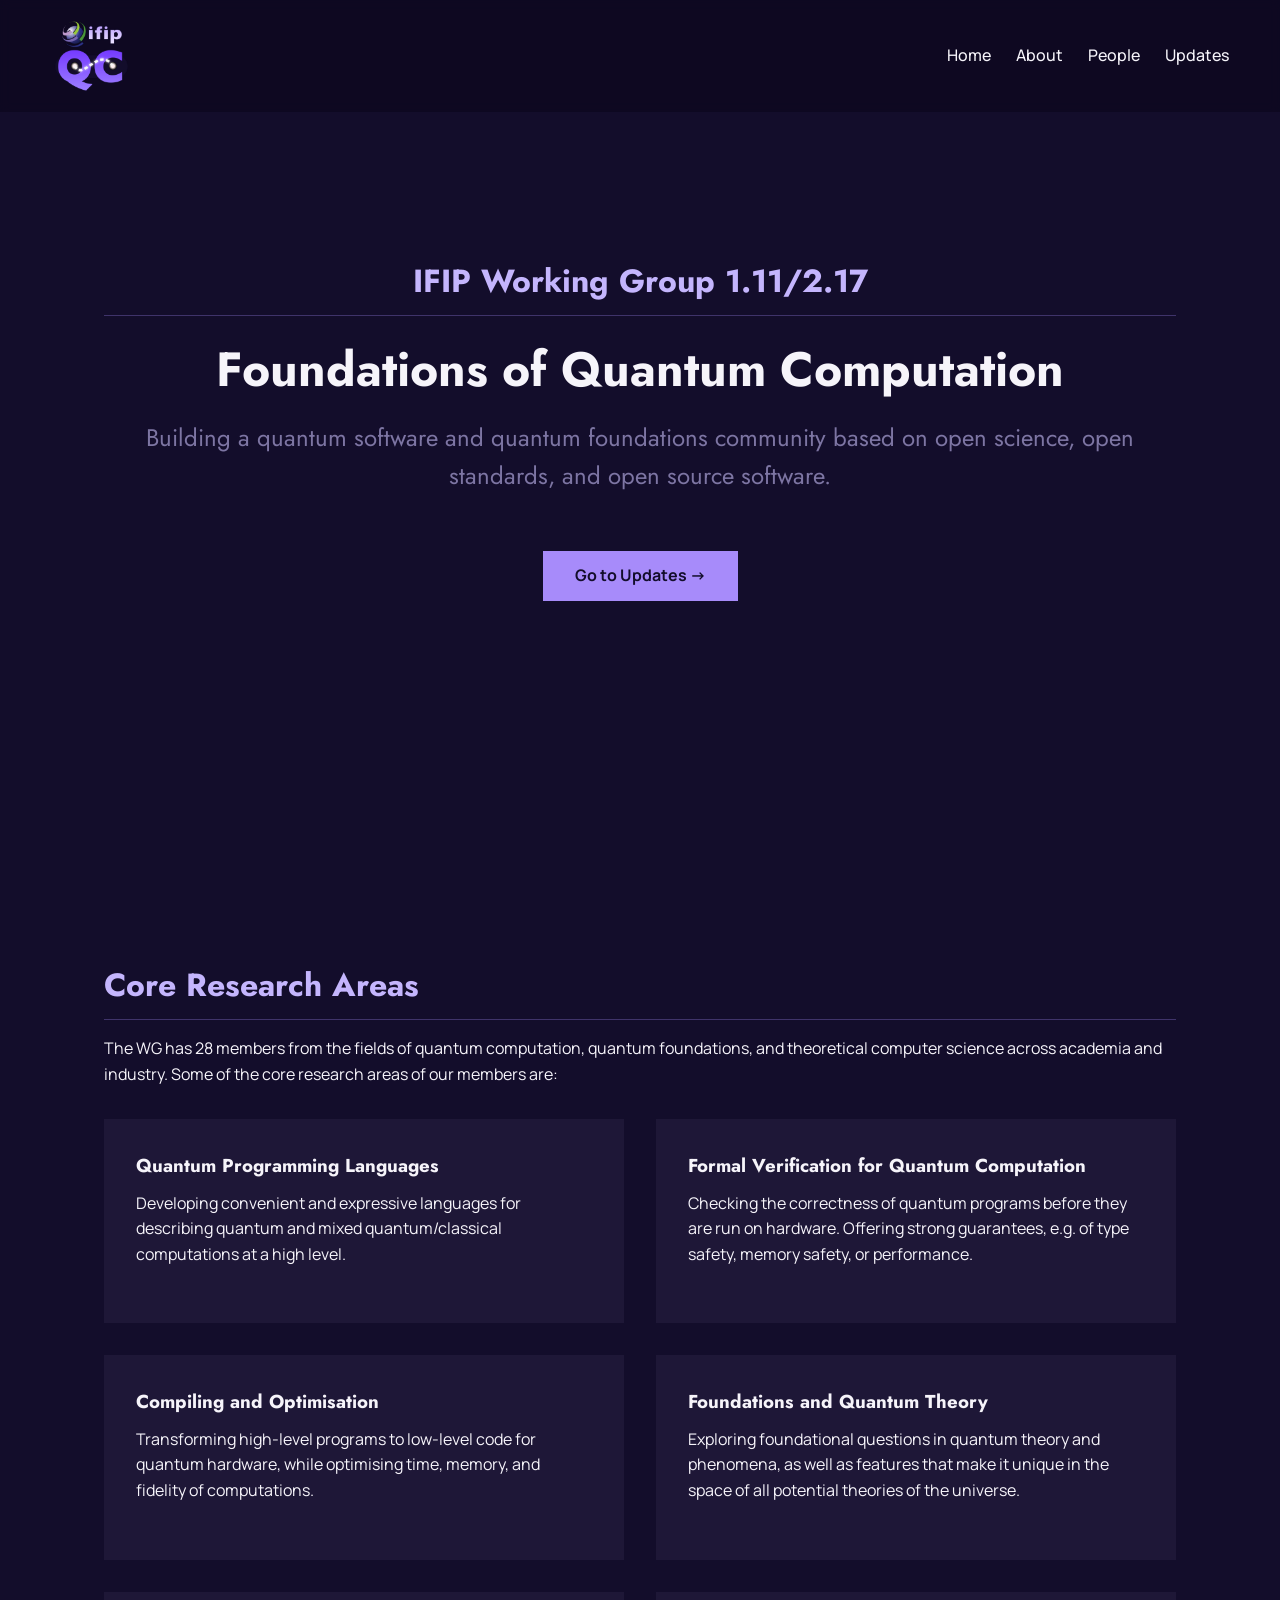
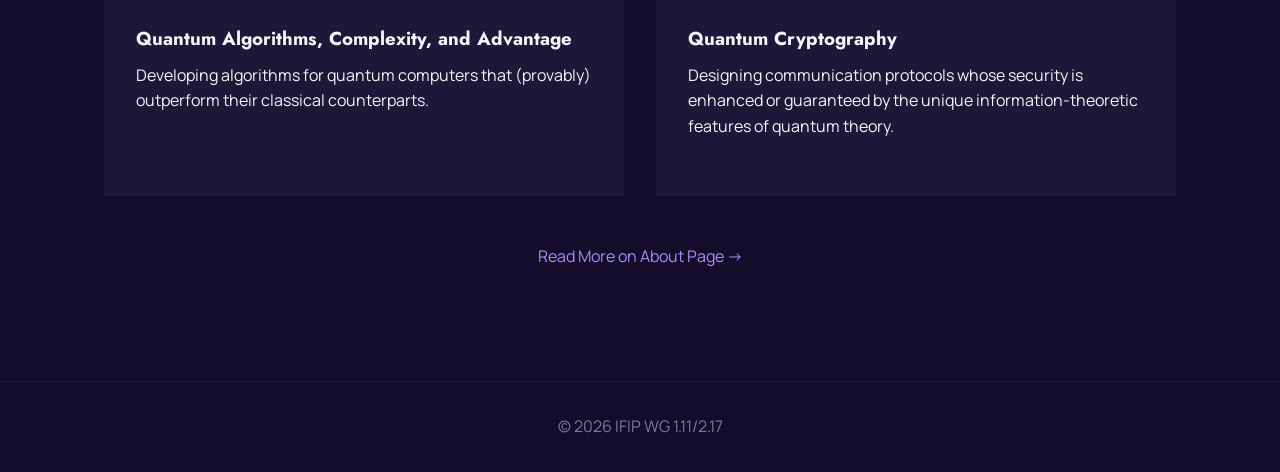
==== commit f932df44: "added script to generate favicons" ====
--- a/index.html
+++ b/index.html
@@ -4,6 +4,11 @@
     <meta charset="UTF-8">
     <meta name="viewport" content="width=device-width, initial-scale=1.0">
     <title>IFIP Working Group - Foundations of Quantum Computation</title>
+    <link rel="icon" href="./favicon.ico" sizes="32x32">
+    <link rel="icon" href="./favicon.svg" type="image/svg+xml">
+    <link rel="apple-touch-icon" href="./apple-touch-icon.png">
+    <link rel="manifest" href="./site.webmanifest">
+    <meta name="theme-color" content="#130D2B">
     <link rel="stylesheet" href="./style.css">
 </head>
 <body>
@@ -11,7 +16,7 @@
 <header>
 <div class="nav-container">
     <a href="https://www.ifip.org/">
-        <img class="logo" src="images/ifipqc-logo.png" alt="IFIP logo" />
+        <img class="logo" src="images/icon-512.png" alt="IFIP logo" />
     </a>
     <input class="nav-toggle" id="nav-toggle" type="checkbox" aria-label="Toggle navigation menu" />
     <label class="nav-toggle-label" for="nav-toggle" aria-hidden="true">
